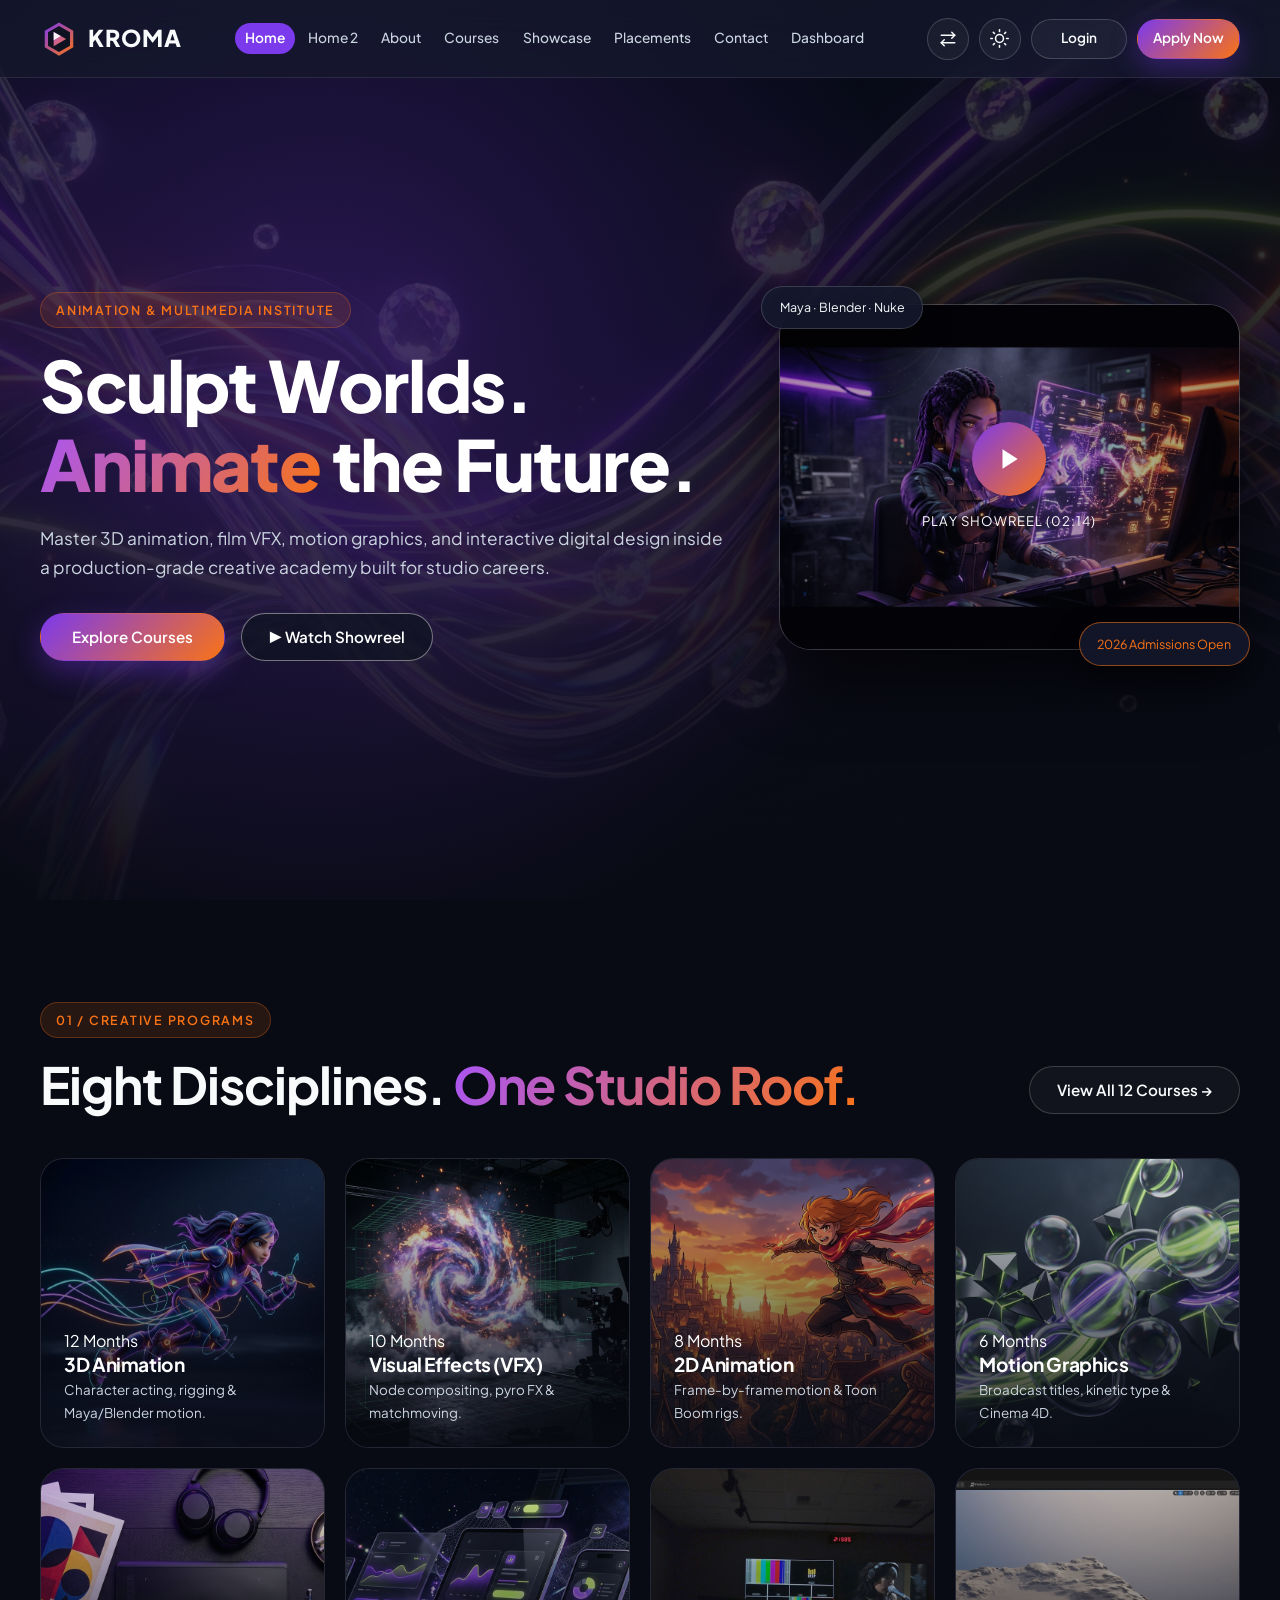
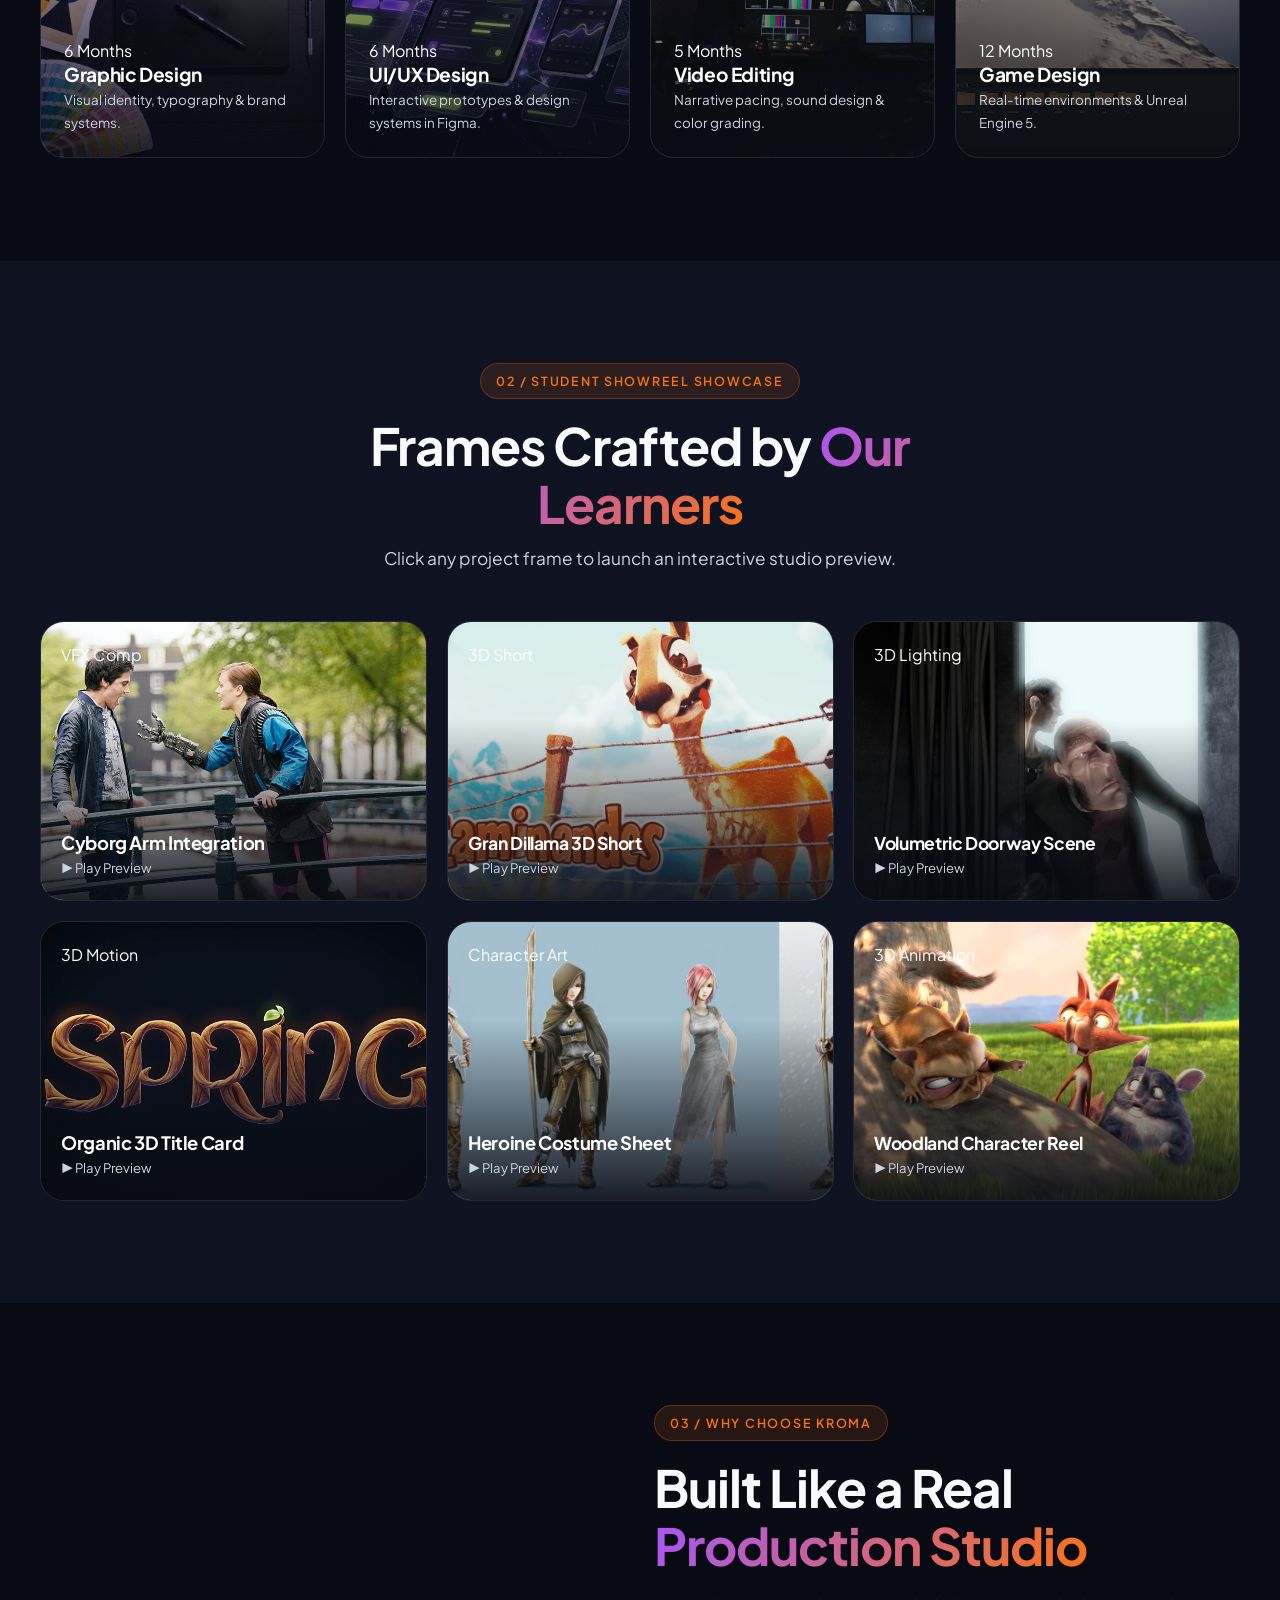
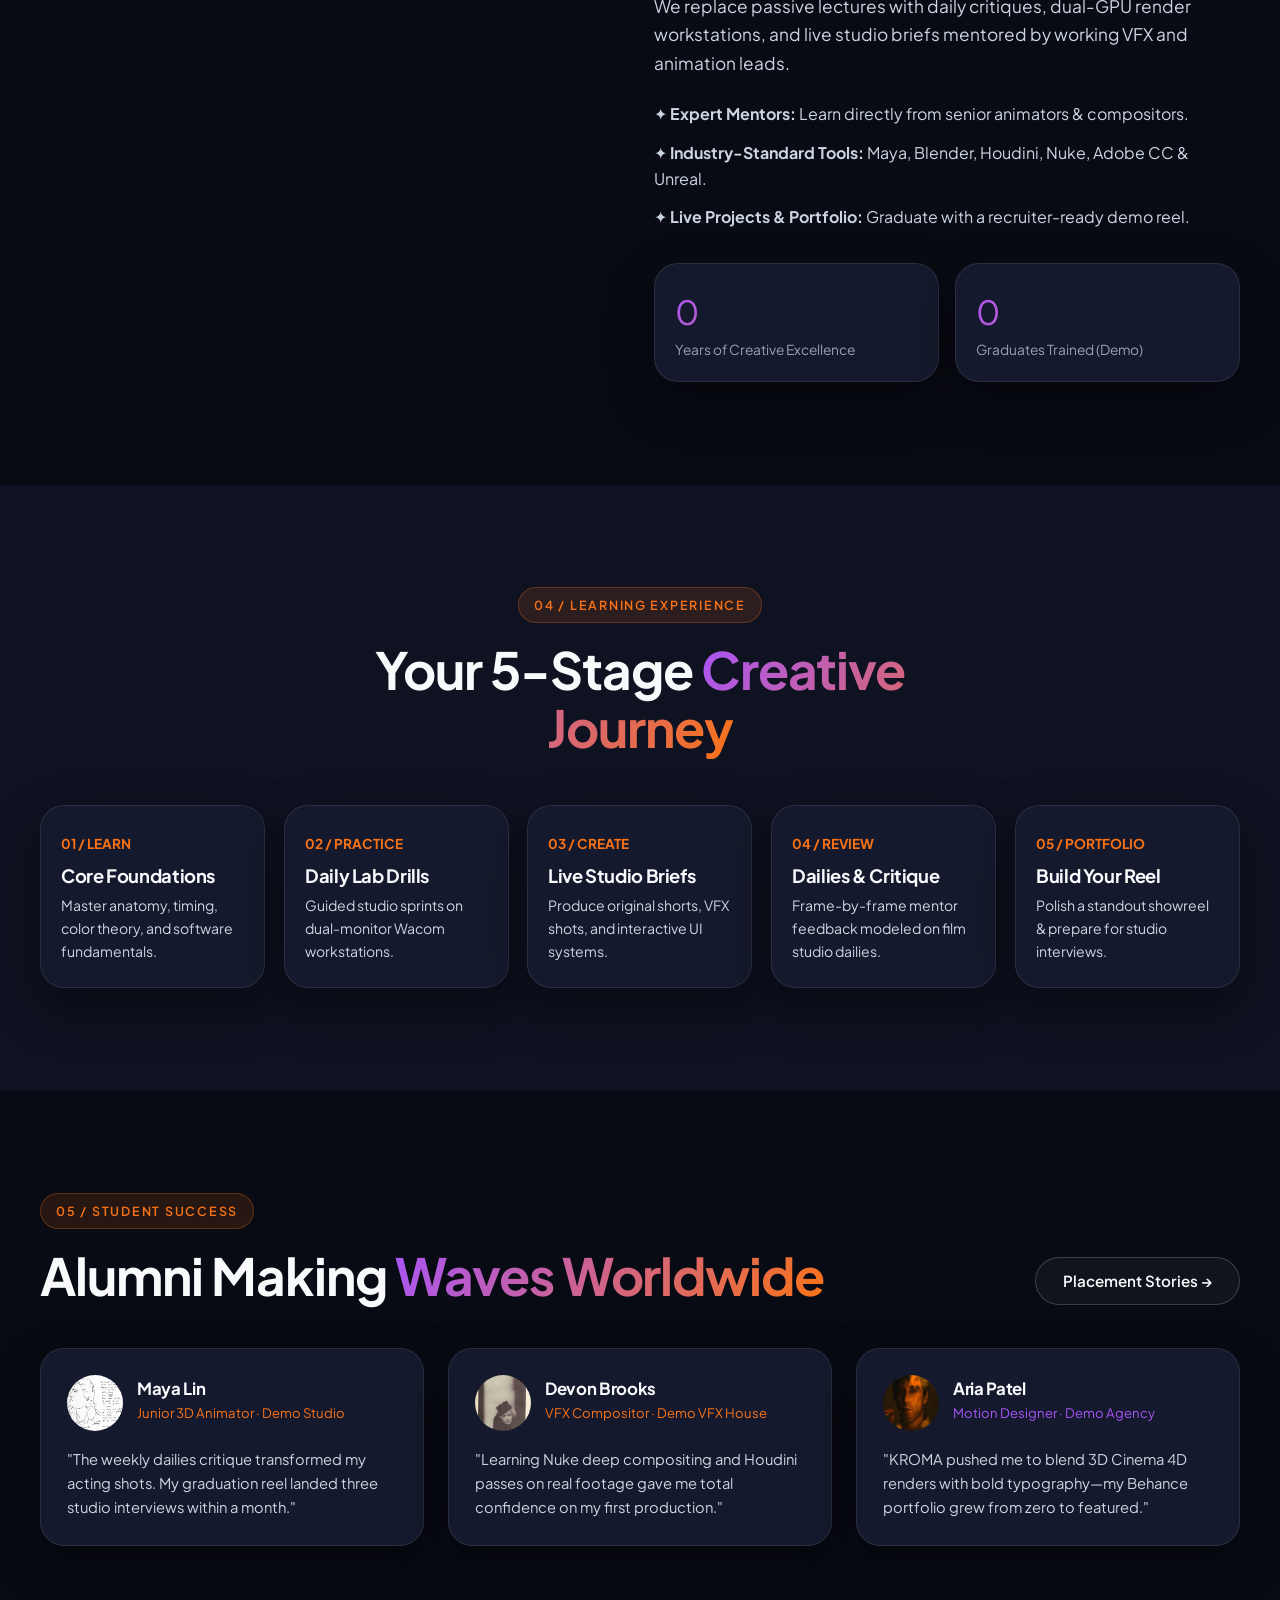
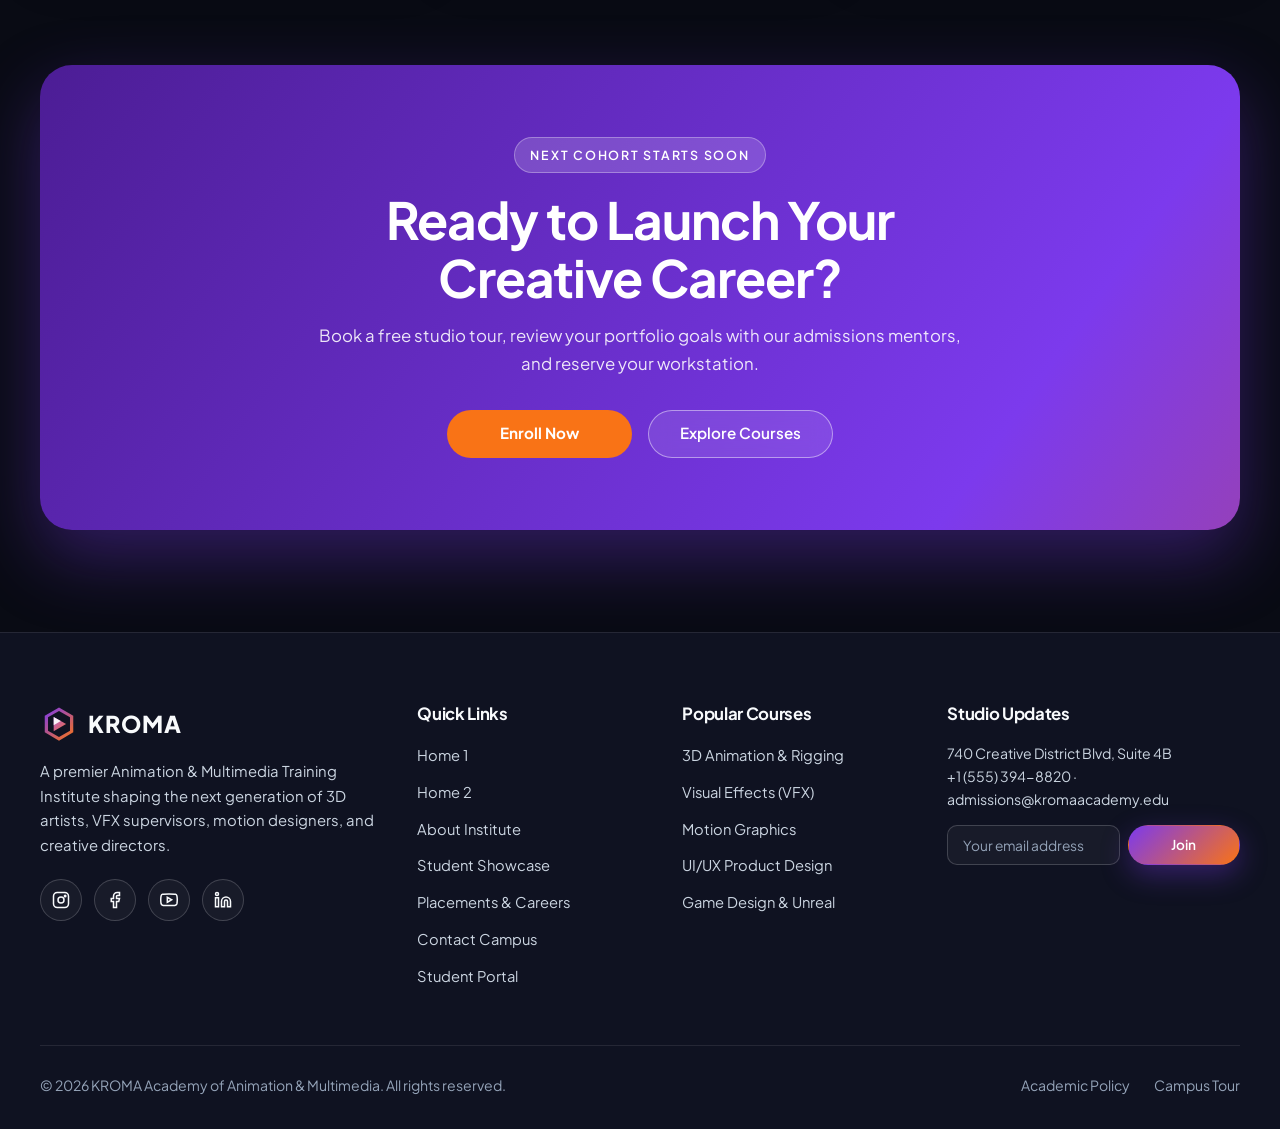
==== index.html @ f1291ee0 "Initial commit: KROMA Academy website" ====
<!DOCTYPE html>
<html lang="en" data-theme="dark">
<head>
  <meta charset="UTF-8">
  <meta name="viewport" content="width=device-width, initial-scale=1.0">
  <title>KROMA Academy | Animation &amp; Multimedia Training Institute</title>
  <link rel="icon" type="image/svg+xml" href="assets/images/logo.svg">
  <script>document.documentElement.setAttribute('data-theme', localStorage.getItem('kroma-theme') || 'dark');</script>
  <link rel="stylesheet" href="css/styles.css">
  <style>
    /* Home 1 Specific Editorial & Bento Styles */
    .h1-hero {
      min-height: 100svh;
      padding-top: calc(var(--header-height) + 3rem);
      padding-bottom: 4.5rem;
      display: flex;
      align-items: center;
      position: relative;
      overflow: hidden;
      background: #090B14;
      color: #F8FAFC;
    }
    .h1-hero-bg {
      position: absolute;
      inset: 0;
      width: 100%;
      height: 100%;
      object-fit: cover;
      opacity: 0.48;
      transform: scale(1.04);
    }
    .h1-hero-overlay {
      position: absolute;
      inset: 0;
      background: radial-gradient(circle at 25% 40%, rgba(124, 58, 237, 0.28), transparent 55%),
                  linear-gradient(180deg, rgba(9, 11, 20, 0.55) 0%, rgba(9, 11, 20, 0.92) 100%);
    }
    .h1-hero-grid {
      position: relative;
      z-index: 2;
      display: grid;
      grid-template-columns: 1.2fr 0.8fr;
      gap: 3rem;
      align-items: center;
    }
    .floating-chip {
      position: absolute;
      padding: 0.65rem 1.1rem;
      border-radius: var(--radius-full);
      background: rgba(21, 25, 45, 0.85);
      border: 1px solid rgba(255, 255, 255, 0.16);
      backdrop-filter: blur(12px);
      font-family: var(--font-mono);
      font-size: 0.78rem;
      color: #F8FAFC;
      box-shadow: 0 12px 30px rgba(0, 0, 0, 0.45);
      z-index: 3;
    }
    .showreel-card {
      position: relative;
      border-radius: var(--radius-xl);
      overflow: hidden;
      border: 1px solid rgba(255, 255, 255, 0.18);
      box-shadow: 0 30px 70px rgba(0, 0, 0, 0.65);
      aspect-ratio: 4/3;
      cursor: pointer;
    }
    .showreel-card img {
      width: 100%;
      height: 100%;
      object-fit: cover;
      transition: transform 0.6s var(--transition-smooth);
    }
    .showreel-card:hover img { transform: scale(1.06); }
    .play-ring {
      width: 74px;
      height: 74px;
      border-radius: 50%;
      background: var(--gradient-brand);
      color: #fff;
      display: inline-flex;
      align-items: center;
      justify-content: center;
      box-shadow: 0 0 0 12px rgba(124, 58, 237, 0.25);
      transition: transform 0.3s ease;
    }
    .showreel-card:hover .play-ring { transform: scale(1.1); }

    /* Section 2: Uniform 4-Column Programs Grid */
    .programs-bento {
      display: grid;
      grid-template-columns: repeat(4, 1fr);
      gap: 1.25rem;
    }
    .prog-card {
      position: relative;
      border-radius: var(--radius-lg);
      overflow: hidden;
      height: 290px;
      border: 1px solid var(--border-subtle);
      display: flex;
      align-items: flex-end;
      padding: 1.45rem;
      background: #0F1221;
    }
    .prog-card img {
      position: absolute;
      inset: 0;
      width: 100%;
      height: 100%;
      object-fit: cover;
      transition: transform 0.6s var(--transition-smooth);
    }
    .prog-card::after {
      content: "";
      position: absolute;
      inset: 0;
      background: linear-gradient(180deg, rgba(9, 11, 20, 0.08) 0%, rgba(9, 11, 20, 0.88) 100%);
    }
    .prog-card:hover img { transform: scale(1.08); }
    .prog-card-content { position: relative; z-index: 2; color: #FFFFFF; }

    /* Section 3: Uniform Showreel Grid */
    .masonry-grid {
      display: grid;
      grid-template-columns: repeat(3, 1fr);
      gap: 1.25rem;
    }
    .reel-tile {
      position: relative;
      border-radius: var(--radius-lg);
      overflow: hidden;
      cursor: pointer;
      height: 280px;
      border: 1px solid var(--border-subtle);
    }
    .reel-tile img {
      width: 100%;
      height: 100%;
      object-fit: cover;
      transition: transform 0.55s var(--transition-smooth);
    }
    .reel-tile:hover img { transform: scale(1.07); }
    .reel-overlay {
      position: absolute;
      inset: 0;
      background: linear-gradient(180deg, transparent 35%, rgba(9, 11, 20, 0.9) 100%);
      display: flex;
      flex-direction: column;
      justify-content: space-between;
      padding: 1.25rem;
      color: #FFFFFF;
    }

    /* Section 4: Split Editorial */
    .split-editorial {
      display: grid;
      grid-template-columns: 1fr 1.05fr;
      gap: 3.5rem;
      align-items: center;
    }
    .stat-pill-grid {
      display: grid;
      grid-template-columns: repeat(2, 1fr);
      gap: 1rem;
      margin-top: 2rem;
    }

    /* Section 5: Horizontal Learning Timeline */
    .timeline-track {
      display: grid;
      grid-template-columns: repeat(5, 1fr);
      gap: 1.15rem;
      position: relative;
    }
    .timeline-step {
      padding: 1.5rem 1.25rem;
      position: relative;
    }
    .step-num {
      font-family: var(--font-mono);
      font-size: 0.85rem;
      font-weight: 700;
      color: var(--brand-lime);
      margin-bottom: 0.65rem;
      display: inline-block;
    }

    /* Section 6: Success Stories */
    .stories-grid {
      display: grid;
      grid-template-columns: repeat(3, 1fr);
      gap: 1.5rem;
    }

    @media (max-width: 1024px) {
      .h1-hero-grid, .split-editorial { grid-template-columns: 1fr; }
      .programs-bento, .timeline-track, .masonry-grid, .stories-grid { grid-template-columns: repeat(2, 1fr); }
    }
    @media (max-width: 1024px) and (min-width: 641px) {
      .stories-grid > :last-child:nth-child(odd),
      .timeline-track > :last-child:nth-child(odd) {
        grid-column: 1 / -1;
        max-width: calc(50% - 0.75rem);
        width: 100%;
        justify-self: center;
      }
    }
    @media (max-width: 640px) {
      .programs-bento, .timeline-track, .masonry-grid, .stories-grid, .stat-pill-grid { grid-template-columns: 1fr; }
      .prog-card, .reel-tile { height: 250px; }
      .floating-chip { display: none; }
    }
  </style>
</head>
<body>
  <div id="site-header"></div>

  <main>
    <!-- SECTION 1: CINEMATIC CREATIVE HERO -->
    <section class="h1-hero" aria-label="Hero">
      <img src="assets/images/hero-home1.jpg" alt="KROMA 3D Animation and Motion Graphics" class="h1-hero-bg">
      <div class="h1-hero-overlay"></div>

      <div class="container h1-hero-grid">
        <div data-reveal="left">
          <span class="eyebrow">Animation &amp; Multimedia Institute</span>
          <h1 class="display-xl" style="color:#FFFFFF;margin-bottom:1.25rem;">
            Sculpt Worlds. <span class="text-gradient">Animate</span> the Future.
          </h1>
          <p class="lead" style="color:#CBD5E1;margin-bottom:2rem;">
            Master 3D animation, film VFX, motion graphics, and interactive digital design inside a production-grade creative academy built for studio careers.
          </p>
          <div style="display:flex;flex-wrap:wrap;gap:1rem;">
            <a href="courses.html" class="btn btn-primary">Explore Courses</a>
            <button type="button" class="btn btn-outline" style="background:rgba(15,18,33,0.72);color:#FFFFFF;border-color:rgba(255,255,255,0.42);" data-showreel-trigger data-title="KROMA 2026 Student Showreel" data-img="assets/images/showreel-hero.jpg" data-desc="A 4K compilation of 3D character acting, Houdini simulations, and Nuke VFX compositing by our graduating cohorts.">
              &#9654; Watch Showreel
            </button>
          </div>
        </div>

        <div style="position:relative;" data-reveal="scale" data-delay="150">
          <div class="floating-chip float-slow" style="top:-18px;left:-18px;">Maya · Blender · Nuke</div>
          <div class="floating-chip float-delayed" style="bottom:-16px;right:-10px;border-color:rgba(249,115,22,0.55);color:#F97316;">2026 Admissions Open</div>
          <div class="showreel-card" data-showreel-trigger data-title="2026 Academy Showreel Preview" data-img="assets/images/showreel-hero.jpg" data-desc="Watch how KROMA students take concepts from storyboard to final Octane &amp; Unreal Engine renders.">
            <img src="assets/images/showreel-hero.jpg" alt="Showreel video preview">
            <div style="position:absolute;inset:0;display:flex;flex-direction:column;align-items:center;justify-content:center;background:rgba(9,11,20,0.35);">
              <span class="play-ring" aria-label="Play Showreel">
                <svg width="26" height="26" viewBox="0 0 24 24" fill="currentColor"><polygon points="6 3 20 12 6 21 6 3"/></svg>
              </span>
              <span style="margin-top:0.85rem;font-family:var(--font-mono);font-size:0.82rem;color:#fff;letter-spacing:0.08em;">PLAY SHOWREEL (02:14)</span>
            </div>
          </div>
        </div>
      </div>
    </section>

    <!-- SECTION 2: CREATIVE PROGRAMS -->
    <section class="section-pad">
      <div class="container">
        <div style="display:flex;justify-content:space-between;align-items:flex-end;flex-wrap:wrap;gap:1.25rem;margin-bottom:2.75rem;" data-reveal="up">
          <div>
            <span class="eyebrow">01 / Creative Programs</span>
            <h2 class="display-lg">Eight Disciplines. <span class="text-gradient">One Studio Roof.</span></h2>
          </div>
          <a href="courses.html" class="btn btn-outline">View All 12 Courses &rarr;</a>
        </div>

        <div class="programs-bento">
          <a href="courses.html" class="prog-card" data-reveal="up" data-tilt>
            <img src="assets/images/prog-3d-anim.jpg" alt="3D Animation">
            <div class="prog-card-content">
              <span class="badge badge-purple" style="margin-bottom:0.45rem;">12 Months</span>
              <h3 style="font-size:1.2rem;color:#fff;">3D Animation</h3>
              <p style="font-size:0.84rem;color:#CBD5E1;margin-top:0.25rem;">Character acting, rigging &amp; Maya/Blender motion.</p>
            </div>
          </a>

          <a href="courses.html" class="prog-card" data-reveal="up" data-delay="60" data-tilt>
            <img src="assets/images/prog-vfx.jpg" alt="Visual Effects VFX">
            <div class="prog-card-content">
              <span class="badge badge-orange" style="margin-bottom:0.45rem;">10 Months</span>
              <h3 style="font-size:1.2rem;color:#fff;">Visual Effects (VFX)</h3>
              <p style="font-size:0.84rem;color:#CBD5E1;margin-top:0.25rem;">Node compositing, pyro FX &amp; matchmoving.</p>
            </div>
          </a>

          <a href="courses.html" class="prog-card" data-reveal="up" data-delay="120" data-tilt>
            <img src="assets/images/prog-2d-anim.jpg" alt="2D Animation">
            <div class="prog-card-content">
              <span class="badge badge-lime" style="margin-bottom:0.45rem;">8 Months</span>
              <h3 style="font-size:1.2rem;color:#fff;">2D Animation</h3>
              <p style="font-size:0.84rem;color:#CBD5E1;margin-top:0.25rem;">Frame-by-frame motion &amp; Toon Boom rigs.</p>
            </div>
          </a>

          <a href="courses.html" class="prog-card" data-reveal="up" data-delay="180" data-tilt>
            <img src="assets/images/prog-motion.jpg" alt="Motion Graphics">
            <div class="prog-card-content">
              <span class="badge badge-purple" style="margin-bottom:0.45rem;">6 Months</span>
              <h3 style="font-size:1.2rem;color:#fff;">Motion Graphics</h3>
              <p style="font-size:0.84rem;color:#CBD5E1;margin-top:0.25rem;">Broadcast titles, kinetic type &amp; Cinema 4D.</p>
            </div>
          </a>

          <a href="courses.html" class="prog-card" data-reveal="up" data-delay="220" data-tilt>
            <img src="assets/images/prog-graphic.jpg" alt="Graphic Design">
            <div class="prog-card-content">
              <span class="badge badge-orange" style="margin-bottom:0.45rem;">6 Months</span>
              <h3 style="font-size:1.2rem;color:#fff;">Graphic Design</h3>
              <p style="font-size:0.84rem;color:#CBD5E1;margin-top:0.25rem;">Visual identity, typography &amp; brand systems.</p>
            </div>
          </a>

          <a href="courses.html" class="prog-card" data-reveal="up" data-delay="260" data-tilt>
            <img src="assets/images/prog-uiux.jpg" alt="UI UX Design">
            <div class="prog-card-content">
              <span class="badge badge-lime" style="margin-bottom:0.45rem;">6 Months</span>
              <h3 style="font-size:1.2rem;color:#fff;">UI/UX Design</h3>
              <p style="font-size:0.84rem;color:#CBD5E1;margin-top:0.25rem;">Interactive prototypes &amp; design systems in Figma.</p>
            </div>
          </a>

          <a href="courses.html" class="prog-card" data-reveal="up" data-delay="300" data-tilt>
            <img src="assets/images/prog-editing.jpg" alt="Video Editing">
            <div class="prog-card-content">
              <span class="badge badge-purple" style="margin-bottom:0.45rem;">5 Months</span>
              <h3 style="font-size:1.2rem;color:#fff;">Video Editing</h3>
              <p style="font-size:0.84rem;color:#CBD5E1;margin-top:0.25rem;">Narrative pacing, sound design &amp; color grading.</p>
            </div>
          </a>

          <a href="courses.html" class="prog-card" data-reveal="up" data-delay="340" data-tilt>
            <img src="assets/images/prog-game.jpg" alt="Game Design">
            <div class="prog-card-content">
              <span class="badge badge-orange" style="margin-bottom:0.45rem;">12 Months</span>
              <h3 style="font-size:1.2rem;color:#fff;">Game Design</h3>
              <p style="font-size:0.84rem;color:#CBD5E1;margin-top:0.25rem;">Real-time environments &amp; Unreal Engine 5.</p>
            </div>
          </a>
        </div>
      </div>
    </section>

    <!-- SECTION 3: STUDENT SHOWREEL SHOWCASE -->
    <section class="section-pad section-alt">
      <div class="container">
        <div style="text-align:center;max-width:680px;margin:0 auto 3rem;" data-reveal="up">
          <span class="eyebrow">02 / Student Showreel Showcase</span>
          <h2 class="display-lg">Frames Crafted by <span class="text-gradient">Our Learners</span></h2>
          <p class="lead" style="margin:0.75rem auto 0;">Click any project frame to launch an interactive studio preview.</p>
        </div>

        <div class="masonry-grid">
          <article class="reel-tile" data-reveal="mask" data-showreel-trigger data-title="Cyborg Arm Integration" data-img="assets/images/reels/reel_1.jpg" data-desc="Live-action plate tracking and CG mechanical arm compositing in Nuke &amp; Blender.">
            <img src="assets/images/reels/reel_1.jpg" alt="VFX Cyborg Arm Compositing Reel">
            <div class="reel-overlay">
              <span class="badge badge-purple" style="align-self:flex-start;">VFX Comp</span>
              <div>
                <h3 style="font-size:1.15rem;color:#fff;">Cyborg Arm Integration</h3>
                <span style="font-size:0.82rem;color:#CBD5E1;">&#9654; Play Preview</span>
              </div>
            </div>
          </article>
          <article class="reel-tile" data-reveal="up" data-delay="60" data-showreel-trigger data-title="Gran Dillama 3D Short" data-img="assets/images/reels/reel_2.jpg" data-desc="Stylized 3D character acting and cartoon squash-and-stretch animation.">
            <img src="assets/images/reels/reel_2.jpg" alt="3D Cartoon Character Short">
            <div class="reel-overlay">
              <span class="badge badge-orange" style="align-self:flex-start;">3D Short</span>
              <div>
                <h3 style="font-size:1.1rem;color:#fff;">Gran Dillama 3D Short</h3>
                <span style="font-size:0.82rem;color:#CBD5E1;">&#9654; Play Preview</span>
              </div>
            </div>
          </article>
          <article class="reel-tile" data-reveal="up" data-delay="120" data-showreel-trigger data-title="Volumetric Doorway Lighting" data-img="assets/images/reels/reel_3.jpg" data-desc="Dramatic 3D character lighting, rim haze, and facial expression study.">
            <img src="assets/images/reels/reel_3.jpg" alt="3D Character Lighting Reel">
            <div class="reel-overlay">
              <span class="badge badge-purple" style="align-self:flex-start;">3D Lighting</span>
              <div>
                <h3 style="font-size:1.1rem;color:#fff;">Volumetric Doorway Scene</h3>
                <span style="font-size:0.82rem;color:#CBD5E1;">&#9654; Play Preview</span>
              </div>
            </div>
          </article>
          <article class="reel-tile" data-reveal="mask" data-delay="180" data-showreel-trigger data-title="Organic 3D Title Card" data-img="assets/images/reels/reel_4.jpg" data-desc="Sculpted 3D typography, subsurface shaders, and title motion reveal.">
            <img src="assets/images/reels/reel_4.jpg" alt="3D Title Motion Reel">
            <div class="reel-overlay">
              <span class="badge badge-orange" style="align-self:flex-start;">3D Motion</span>
              <div>
                <h3 style="font-size:1.15rem;color:#fff;">Organic 3D Title Card</h3>
                <span style="font-size:0.82rem;color:#CBD5E1;">&#9654; Play Preview</span>
              </div>
            </div>
          </article>
          <article class="reel-tile" data-reveal="up" data-delay="240" data-showreel-trigger data-title="Heroine Costume Turnaround" data-img="assets/images/reels/reel_5.jpg" data-desc="Production character concept art, silhouette, and costume variation sheet.">
            <img src="assets/images/reels/reel_5.jpg" alt="Character Concept Art Sheet">
            <div class="reel-overlay">
              <span class="badge badge-purple" style="align-self:flex-start;">Character Art</span>
              <div>
                <h3 style="font-size:1.15rem;color:#fff;">Heroine Costume Sheet</h3>
                <span style="font-size:0.82rem;color:#CBD5E1;">&#9654; Play Preview</span>
              </div>
            </div>
          </article>
          <article class="reel-tile" data-reveal="up" data-delay="300" data-showreel-trigger data-title="Woodland Character Acting" data-img="assets/images/reels/reel_6.jpg" data-desc="3D fur grooming, environment grass shaders, and multi-character staging.">
            <img src="assets/images/reels/reel_6.jpg" alt="3D Fur & Character Animation Reel">
            <div class="reel-overlay">
              <span class="badge badge-orange" style="align-self:flex-start;">3D Animation</span>
              <div>
                <h3 style="font-size:1.1rem;color:#fff;">Woodland Character Reel</h3>
                <span style="font-size:0.82rem;color:#CBD5E1;">&#9654; Play Preview</span>
              </div>
            </div>
          </article>
        </div>
      </div>
    </section>

    <!-- SECTION 4: WHY CHOOSE OUR ACADEMY -->
    <section class="section-pad">
      <div class="container split-editorial">
        <div data-reveal="right">
          <div class="glass-card" style="overflow:hidden;padding:0.75rem;">
            <img src="assets/images/gallery/img_025.jpg" alt="KROMA Academy Studio Training" style="width:100%;height:440px;object-fit:cover;border-radius:var(--radius-md);">
          </div>
        </div>

        <div data-reveal="left">
          <span class="eyebrow">03 / Why Choose KROMA</span>
          <h2 class="display-lg" style="margin-bottom:1.1rem;">Built Like a Real <span class="text-gradient">Production Studio</span></h2>
          <p class="lead" style="margin-bottom:1.5rem;">
            We replace passive lectures with daily critiques, dual-GPU render workstations, and live studio briefs mentored by working VFX and animation leads.
          </p>
          <ul style="display:grid;gap:0.75rem;color:var(--text-secondary);">
            <li>&#10022; <strong>Expert Mentors:</strong> Learn directly from senior animators &amp; compositors.</li>
            <li>&#10022; <strong>Industry-Standard Tools:</strong> Maya, Blender, Houdini, Nuke, Adobe CC &amp; Unreal.</li>
            <li>&#10022; <strong>Live Projects &amp; Portfolio:</strong> Graduate with a recruiter-ready demo reel.</li>
          </ul>

          <div class="stat-pill-grid">
            <div class="glass-card" style="padding:1.25rem;">
              <div class="display-md text-gradient" data-counter="14" data-suffix="+">0</div>
              <div style="font-size:0.86rem;color:var(--text-muted);">Years of Creative Excellence</div>
            </div>
            <div class="glass-card" style="padding:1.25rem;">
              <div class="display-md text-gradient" data-counter="3200" data-suffix="+">0</div>
              <div style="font-size:0.86rem;color:var(--text-muted);">Graduates Trained (Demo)</div>
            </div>
          </div>
        </div>
      </div>
    </section>

    <!-- SECTION 5: LEARNING EXPERIENCE -->
    <section class="section-pad section-alt">
      <div class="container">
        <div style="text-align:center;max-width:660px;margin:0 auto 3rem;" data-reveal="up">
          <span class="eyebrow">04 / Learning Experience</span>
          <h2 class="display-lg">Your 5-Stage <span class="text-gradient">Creative Journey</span></h2>
        </div>

        <div class="timeline-track">
          <div class="glass-card timeline-step" data-reveal="up" data-delay="0">
            <span class="step-num">01 / LEARN</span>
            <h3 style="font-size:1.15rem;margin-bottom:0.45rem;">Core Foundations</h3>
            <p style="font-size:0.88rem;color:var(--text-secondary);">Master anatomy, timing, color theory, and software fundamentals.</p>
          </div>
          <div class="glass-card timeline-step" data-reveal="up" data-delay="90">
            <span class="step-num">02 / PRACTICE</span>
            <h3 style="font-size:1.15rem;margin-bottom:0.45rem;">Daily Lab Drills</h3>
            <p style="font-size:0.88rem;color:var(--text-secondary);">Guided studio sprints on dual-monitor Wacom workstations.</p>
          </div>
          <div class="glass-card timeline-step" data-reveal="up" data-delay="180">
            <span class="step-num">03 / CREATE</span>
            <h3 style="font-size:1.15rem;margin-bottom:0.45rem;">Live Studio Briefs</h3>
            <p style="font-size:0.88rem;color:var(--text-secondary);">Produce original shorts, VFX shots, and interactive UI systems.</p>
          </div>
          <div class="glass-card timeline-step" data-reveal="up" data-delay="270">
            <span class="step-num">04 / REVIEW</span>
            <h3 style="font-size:1.15rem;margin-bottom:0.45rem;">Dailies &amp; Critique</h3>
            <p style="font-size:0.88rem;color:var(--text-secondary);">Frame-by-frame mentor feedback modeled on film studio dailies.</p>
          </div>
          <div class="glass-card timeline-step" data-reveal="up" data-delay="360">
            <span class="step-num">05 / PORTFOLIO</span>
            <h3 style="font-size:1.15rem;margin-bottom:0.45rem;">Build Your Reel</h3>
            <p style="font-size:0.88rem;color:var(--text-secondary);">Polish a standout showreel &amp; prepare for studio interviews.</p>
          </div>
        </div>
      </div>
    </section>

    <!-- SECTION 6: STUDENT SUCCESS STORIES -->
    <section class="section-pad">
      <div class="container">
        <div style="display:flex;justify-content:space-between;align-items:flex-end;flex-wrap:wrap;gap:1rem;margin-bottom:2.75rem;" data-reveal="up">
          <div>
            <span class="eyebrow">05 / Student Success</span>
            <h2 class="display-lg">Alumni Making <span class="text-gradient">Waves Worldwide</span></h2>
          </div>
          <a href="placements.html" class="btn btn-outline">Placement Stories &rarr;</a>
        </div>

        <div class="stories-grid">
          <article class="glass-card" style="padding:1.6rem;" data-reveal="scale" data-delay="0">
            <div style="display:flex;align-items:center;gap:0.9rem;margin-bottom:1rem;">
              <img src="assets/images/gallery/img_109.jpg" alt="Maya Lin" style="width:56px;height:56px;border-radius:50%;object-fit:cover;">
              <div>
                <h3 style="font-size:1.05rem;">Maya Lin</h3>
                <span style="font-size:0.82rem;color:var(--brand-orange);">Junior 3D Animator · Demo Studio</span>
              </div>
            </div>
            <p style="font-size:0.92rem;color:var(--text-secondary);">"The weekly dailies critique transformed my acting shots. My graduation reel landed three studio interviews within a month."</p>
          </article>

          <article class="glass-card" style="padding:1.6rem;" data-reveal="scale" data-delay="100">
            <div style="display:flex;align-items:center;gap:0.9rem;margin-bottom:1rem;">
              <img src="assets/images/gallery/img_110.jpg" alt="Devon Brooks" style="width:56px;height:56px;border-radius:50%;object-fit:cover;">
              <div>
                <h3 style="font-size:1.05rem;">Devon Brooks</h3>
                <span style="font-size:0.82rem;color:var(--brand-lime);">VFX Compositor · Demo VFX House</span>
              </div>
            </div>
            <p style="font-size:0.92rem;color:var(--text-secondary);">"Learning Nuke deep compositing and Houdini passes on real footage gave me total confidence on my first production."</p>
          </article>

          <article class="glass-card" style="padding:1.6rem;" data-reveal="scale" data-delay="200">
            <div style="display:flex;align-items:center;gap:0.9rem;margin-bottom:1rem;">
              <img src="assets/images/gallery/img_111.jpg" alt="Aria Patel" style="width:56px;height:56px;border-radius:50%;object-fit:cover;">
              <div>
                <h3 style="font-size:1.05rem;">Aria Patel</h3>
                <span style="font-size:0.82rem;color:var(--brand-purple-light);">Motion Designer · Demo Agency</span>
              </div>
            </div>
            <p style="font-size:0.92rem;color:var(--text-secondary);">"KROMA pushed me to blend 3D Cinema 4D renders with bold typography—my Behance portfolio grew from zero to featured."</p>
          </article>
        </div>
      </div>
    </section>

    <!-- SECTION 7: FINAL CTA -->
    <section class="section-pad" style="padding-top:1rem;">
      <div class="container">
        <div class="animated-gradient-bg" data-reveal="up" style="border-radius:var(--radius-xl);padding:clamp(2.5rem,6vw,4.5rem);text-align:center;background-image:linear-gradient(125deg, #4C1D95 0%, #7C3AED 40%, #EA580C 85%, #F97316 100%);color:#FFFFFF;box-shadow:0 28px 70px rgba(124,58,237,0.35);">
          <span class="eyebrow" style="background:rgba(255,255,255,0.16);color:#FFFFFF;border-color:rgba(255,255,255,0.3);">Next Cohort Starts Soon</span>
          <h2 class="display-lg" style="color:#FFFFFF;max-width:18ch;margin:0 auto 1rem;">Ready to Launch Your Creative Career?</h2>
          <p style="color:rgba(255,255,255,0.88);max-width:54ch;margin:0 auto 2rem;font-size:1.05rem;">
            Book a free studio tour, review your portfolio goals with our admissions mentors, and reserve your workstation.
          </p>
          <div style="display:flex;justify-content:center;flex-wrap:wrap;gap:1rem;">
            <a href="signup.html" class="btn btn-lime">Enroll Now</a>
            <a href="courses.html" class="btn btn-outline" style="color:#FFFFFF;border-color:rgba(255,255,255,0.45);background:rgba(255,255,255,0.1);">Explore Courses</a>
          </div>
        </div>
      </div>
    </section>
  </main>

  <div id="site-footer"></div>

  <script src="js/layout.js"></script>
  <script>
    window.KromaLayout.bootstrapPublicPage('home');
  </script>
</body>
</html>
---- css/styles.css ----
/* ==========================================================================
   KROMA ACADEMY - Premium Animation & Multimedia Training Institute
   Design System, Dual Theme (Dark/Light), Animations & Responsive Grid
   ========================================================================== */

@import url('https://fonts.googleapis.com/css2?family=Plus+Jakarta+Sans:wght@400;500;600;700;800&display=swap');

:root {
  /* Dark Mode (Default Signature Studio Aesthetic) */
  --bg-primary: #090B14;
  --bg-secondary: #0F1221;
  --bg-elevated: #15192D;
  --bg-glass: rgba(21, 25, 45, 0.72);
  --bg-glass-strong: rgba(15, 18, 33, 0.9);
  --bg-soft: rgba(255, 255, 255, 0.04);

  --text-primary: #F8FAFC;
  --text-secondary: #CBD5E1;
  --text-muted: #94A3B8;
  --text-inverse: #090B14;

  --brand-purple: #7C3AED;
  --brand-purple-light: #A855F7;
  --brand-orange: #F97316;
  --brand-lime: #F97316;
  --brand-lavender: #DDD6FE;

  --border-subtle: rgba(255, 255, 255, 0.09);
  --border-strong: rgba(255, 255, 255, 0.18);
  --shadow-card: 0 20px 50px rgba(0, 0, 0, 0.45);
  --shadow-glow: 0 0 40px rgba(124, 58, 237, 0.25);

  --gradient-brand: linear-gradient(135deg, #7C3AED 0%, #F97316 100%);
  --gradient-text: linear-gradient(120deg, #A855F7 0%, #F97316 100%);
  --gradient-mesh: radial-gradient(circle at 15% 20%, rgba(124, 58, 237, 0.22), transparent 48%),
                   radial-gradient(circle at 85% 35%, rgba(249, 115, 22, 0.18), transparent 48%);

  --font-display: 'Plus Jakarta Sans', sans-serif;
  --font-body: 'Plus Jakarta Sans', sans-serif;
  --font-mono: 'Plus Jakarta Sans', sans-serif;

  --radius-sm: 10px;
  --radius-md: 16px;
  --radius-lg: 24px;
  --radius-xl: 32px;
  --radius-full: 9999px;

  --header-height: 78px;
  --container-max: 1320px;
  --transition-smooth: cubic-bezier(0.22, 1, 0.36, 1);
}

[data-theme="light"] {
  /* Light Mode (Editorial Gallery Aesthetic - High Contrast) */
  --bg-primary: #F8FAFC;
  --bg-secondary: #FFFFFF;
  --bg-elevated: #FFFFFF;
  --bg-glass: rgba(255, 255, 255, 0.85);
  --bg-glass-strong: rgba(255, 255, 255, 0.96);
  --bg-soft: #F1F5F9;

  --text-primary: #0F172A;
  --text-secondary: #334155;
  --text-muted: #64748B;
  --text-inverse: #FFFFFF;

  --brand-purple: #6D28D9;
  --brand-purple-light: #7C3AED;
  --brand-orange: #EA580C;
  --brand-lime: #EA580C;
  --brand-lavender: #EDE9FE;

  --border-subtle: rgba(15, 23, 42, 0.09);
  --border-strong: rgba(15, 23, 42, 0.18);
  --shadow-card: 0 18px 45px rgba(15, 23, 42, 0.08);
  --shadow-glow: 0 12px 35px rgba(109, 40, 217, 0.16);

  --gradient-text: linear-gradient(120deg, #6D28D9 0%, #EA580C 100%);
  --gradient-mesh: radial-gradient(circle at 15% 20%, rgba(109, 40, 217, 0.10), transparent 48%),
                   radial-gradient(circle at 85% 35%, rgba(234, 88, 12, 0.09), transparent 48%);
}

/* Reset & Base */
*, *::before, *::after {
  box-sizing: border-box;
  margin: 0;
  padding: 0;
}

html {
  scroll-behavior: smooth;
  overflow-x: hidden;
  font-size: 16px;
}

body {
  font-family: var(--font-body);
  background-color: var(--bg-primary);
  color: var(--text-primary);
  line-height: 1.65;
  overflow-x: hidden;
  transition: background-color 0.35s ease, color 0.35s ease;
  -webkit-font-smoothing: antialiased;
}

img, video, svg {
  display: block;
  max-width: 100%;
}

a {
  color: inherit;
  text-decoration: none;
}

button, input, select, textarea {
  font-family: inherit;
  color: inherit;
}

ul, ol {
  list-style: none;
}

/* Container & Layout */
.container {
  width: 100%;
  max-width: var(--container-max);
  margin-inline: auto;
  padding-inline: clamp(1rem, 4vw, 2.5rem);
}

.section-pad {
  padding-block: clamp(4.5rem, 8vw, 7.5rem);
  position: relative;
}

.section-alt {
  background-color: var(--bg-secondary);
}

/* Typography */
h1, h2, h3, h4, .font-display {
  font-family: var(--font-display);
  font-weight: 700;
  line-height: 1.12;
  letter-spacing: -0.02em;
  color: var(--text-primary);
}

.display-xl {
  font-size: clamp(2.35rem, 5.5vw, 4.75rem);
  font-weight: 800;
}

.display-lg {
  font-size: clamp(2rem, 4vw, 3.35rem);
}

.display-md {
  font-size: clamp(1.5rem, 2.6vw, 2.25rem);
}

.text-gradient {
  background: var(--gradient-text);
  -webkit-background-clip: text;
  background-clip: text;
  color: transparent;
}

.eyebrow {
  display: inline-flex;
  align-items: center;
  gap: 0.5rem;
  font-family: var(--font-mono);
  font-size: 0.78rem;
  font-weight: 600;
  text-transform: uppercase;
  letter-spacing: 0.14em;
  color: var(--brand-orange);
  padding: 0.42rem 0.95rem;
  border-radius: var(--radius-full);
  background: rgba(249, 115, 22, 0.12);
  border: 1px solid rgba(249, 115, 22, 0.28);
  margin-bottom: 1.15rem;
}

[data-theme="light"] .eyebrow {
  background: rgba(234, 88, 12, 0.1);
  border-color: rgba(234, 88, 12, 0.25);
}

.lead {
  font-size: clamp(1rem, 1.35vw, 1.18rem);
  color: var(--text-secondary);
  max-width: 62ch;
}

/* Buttons */
.btn {
  display: inline-flex;
  align-items: center;
  justify-content: center;
  gap: 0.6rem;
  min-height: 48px;
  min-width: 185px;
  padding: 0.78rem 1.65rem;
  border-radius: var(--radius-full);
  font-weight: 600;
  font-size: 0.95rem;
  line-height: 1.2;
  text-align: center;
  cursor: pointer;
  border: 1px solid transparent;
  transition: transform 0.28s var(--transition-smooth), box-shadow 0.28s ease, background 0.28s ease, border-color 0.28s ease;
  position: relative;
  overflow: hidden;
  white-space: nowrap;
}

.btn-primary {
  background: var(--gradient-brand);
  color: #FFFFFF;
  box-shadow: 0 10px 28px rgba(124, 58, 237, 0.35);
}

.btn-primary:hover {
  transform: translateY(-2px);
  box-shadow: 0 16px 36px rgba(249, 115, 22, 0.38);
}

.btn-outline {
  background: var(--bg-soft);
  color: var(--text-primary);
  border-color: var(--border-strong);
  backdrop-filter: blur(10px);
}

.btn-outline:hover {
  border-color: var(--brand-purple-light);
  background: rgba(124, 58, 237, 0.12);
  transform: translateY(-2px);
}

.btn-lime {
  background: var(--brand-orange);
  color: #FFFFFF;
  font-weight: 700;
}

.btn-lime:hover {
  transform: translateY(-2px);
  box-shadow: 0 12px 28px rgba(249, 115, 22, 0.38);
}

.btn-sm {
  min-height: 40px;
  min-width: 112px;
  padding: 0.55rem 1.15rem;
  font-size: 0.85rem;
}

/* ==========================================================================
   HEADER & STICKY NAVIGATION
   ========================================================================== */
.site-header {
  position: fixed;
  top: 0;
  left: 0;
  width: 100%;
  height: var(--header-height);
  z-index: 1000;
  background: var(--bg-glass);
  backdrop-filter: blur(18px);
  -webkit-backdrop-filter: blur(18px);
  border-bottom: 1px solid var(--border-subtle);
  transition: background 0.3s ease, box-shadow 0.3s ease;
}

.site-header.scrolled {
  background: var(--bg-glass-strong);
  box-shadow: var(--shadow-card);
}

.header-inner {
  height: 100%;
  display: flex;
  align-items: center;
  justify-content: space-between;
  gap: 1rem;
}

.brand-logo {
  display: inline-flex;
  align-items: center;
  gap: 0.65rem;
  font-family: var(--font-display);
  font-weight: 800;
  font-size: 1.45rem;
  letter-spacing: 0.04em;
  color: var(--text-primary);
  flex-shrink: 0;
}

.brand-logo svg,
.brand-logo img {
  width: 38px;
  height: 38px;
  flex-shrink: 0;
}

.nav-links {
  display: flex;
  align-items: center;
  gap: 0.25rem;
}

.nav-link {
  display: inline-flex;
  align-items: center;
  white-space: nowrap;
  flex-shrink: 0;
  padding: 0.5rem 0.8rem;
  border-radius: var(--radius-full);
  font-size: 0.9rem;
  font-weight: 500;
  line-height: 1.2;
  color: var(--text-secondary);
  transition: color 0.25s ease, background 0.25s ease;
}

.nav-link:hover {
  color: var(--text-primary);
  background: var(--bg-soft);
}

.nav-link.active {
  color: #FFFFFF;
  background: var(--brand-purple);
  font-weight: 600;
}

.header-actions {
  display: flex;
  align-items: center;
  gap: 0.65rem;
}

.header-desktop-toggles,
.header-cta-group {
  display: flex;
  align-items: center;
  gap: 0.6rem;
}

.mobile-drawer-controls {
  display: flex;
  flex-direction: column;
  gap: 0.85rem;
  margin-top: 0.75rem;
  padding-top: 0.85rem;
  border-top: 1px solid var(--border-subtle);
}

.mobile-drawer-toggles {
  display: flex;
  align-items: center;
  gap: 0.65rem;
}

.mobile-drawer-ctas {
  display: flex;
  align-items: center;
  gap: 0.75rem;
}

.theme-toggle {
  width: 42px;
  height: 42px;
  border-radius: var(--radius-full);
  border: 1px solid var(--border-strong);
  background: var(--bg-soft);
  color: var(--text-primary);
  display: inline-flex;
  align-items: center;
  justify-content: center;
  cursor: pointer;
  transition: transform 0.25s ease, border-color 0.25s ease, background 0.25s ease;
}

.theme-toggle:hover {
  border-color: var(--brand-orange);
  transform: rotate(15deg);
}

.dir-toggle:hover {
  transform: scale(1.06);
}

.dir-toggle.is-rtl {
  border-color: var(--brand-purple-light);
  background: rgba(124, 58, 237, 0.16);
  color: var(--brand-orange);
}

[dir="rtl"] .footer-links a:hover {
  transform: translateX(-4px);
}

[dir="rtl"] .back-to-top {
  right: auto;
  left: 1.5rem;
}

.mobile-menu-btn {
  display: none;
  width: 42px;
  height: 42px;
  border-radius: var(--radius-sm);
  border: 1px solid var(--border-strong);
  background: var(--bg-soft);
  color: var(--text-primary);
  align-items: center;
  justify-content: center;
  cursor: pointer;
}

.mobile-drawer {
  position: fixed;
  top: var(--header-height);
  left: 0;
  width: 100%;
  background: var(--bg-glass-strong);
  backdrop-filter: blur(22px);
  border-bottom: 1px solid var(--border-strong);
  padding: 1.5rem;
  display: flex;
  flex-direction: column;
  gap: 0.5rem;
  transform: translateY(-120%);
  opacity: 0;
  pointer-events: none;
  transition: transform 0.35s var(--transition-smooth), opacity 0.3s ease;
  z-index: 999;
}

.mobile-drawer.open {
  transform: translateY(0);
  opacity: 1;
  pointer-events: auto;
}

.mobile-drawer .nav-link {
  padding: 0.8rem 1rem;
  font-size: 1rem;
}

/* ==========================================================================
   CARDS & GLASSMORPHISM
   ========================================================================== */
.glass-card {
  background: var(--bg-elevated);
  border: 1px solid var(--border-subtle);
  border-radius: var(--radius-lg);
  box-shadow: var(--shadow-card);
  transition: transform 0.35s var(--transition-smooth), border-color 0.35s ease, box-shadow 0.35s ease;
}

.glass-card:hover {
  border-color: rgba(124, 58, 237, 0.45);
  box-shadow: var(--shadow-glow);
}

/* ==========================================================================
   FORMS & INPUTS (Light & Dark Contrast Safe)
   ========================================================================== */
.form-group {
  display: flex;
  flex-direction: column;
  gap: 0.45rem;
  margin-bottom: 1.1rem;
}

.form-label {
  font-size: 0.88rem;
  font-weight: 600;
  color: var(--text-primary);
}

.form-control {
  width: 100%;
  padding: 0.85rem 1.05rem;
  border-radius: var(--radius-sm);
  border: 1px solid var(--border-strong);
  background: var(--bg-soft);
  color: var(--text-primary);
  font-size: 0.95rem;
  outline: none;
  transition: border-color 0.25s ease, box-shadow 0.25s ease, background 0.25s ease;
}

[data-theme="light"] .form-control {
  background: #F8FAFC;
}

.form-control::placeholder {
  color: var(--text-muted);
}

.form-control:focus {
  border-color: var(--brand-purple-light);
  box-shadow: 0 0 0 3px rgba(124, 58, 237, 0.2);
}

.form-control option {
  background: var(--bg-elevated);
  color: var(--text-primary);
}

.form-error {
  font-size: 0.8rem;
  color: #EF4444;
  min-height: 1.1em;
}

.form-toast {
  padding: 0.9rem 1.15rem;
  border-radius: var(--radius-sm);
  font-size: 0.9rem;
  font-weight: 500;
  margin-top: 1rem;
  display: none;
}

.form-toast.success {
  display: block;
  background: rgba(249, 115, 22, 0.14);
  border: 1px solid rgba(249, 115, 22, 0.45);
  color: var(--text-primary);
}

.form-toast.error {
  display: block;
  background: rgba(239, 68, 68, 0.14);
  border: 1px solid rgba(239, 68, 68, 0.45);
  color: var(--text-primary);
}

/* ==========================================================================
   ANIMATIONS & REVEAL SYSTEM
   ========================================================================== */
html.js-reveal [data-reveal] {
  opacity: 0;
  transition: opacity 0.75s var(--transition-smooth), transform 0.75s var(--transition-smooth), clip-path 0.85s var(--transition-smooth);
  will-change: opacity, transform;
}

html.js-reveal [data-reveal="up"] { transform: translateY(38px); }
html.js-reveal [data-reveal="down"] { transform: translateY(-38px); }
html.js-reveal [data-reveal="left"] { transform: translateX(-48px); }
html.js-reveal [data-reveal="right"] { transform: translateX(48px); }
html.js-reveal [data-reveal="scale"] { transform: scale(0.9); }
html.js-reveal [data-reveal="mask"] { clip-path: inset(0 100% 0 0); transform: scale(1.03); }

html.js-reveal [data-reveal="mask"].revealed {
  clip-path: inset(0 0 0 0);
}

html.js-reveal [data-reveal].revealed {
  opacity: 1;
  transform: none;
}

@keyframes floatSlow {
  0%, 100% { transform: translateY(0px) rotate(0deg); }
  50% { transform: translateY(-16px) rotate(3deg); }
}

@keyframes pulseGlow {
  0%, 100% { opacity: 0.55; transform: scale(1); }
  50% { opacity: 0.95; transform: scale(1.06); }
}

@keyframes gradientShift {
  0% { background-position: 0% 50%; }
  50% { background-position: 100% 50%; }
  100% { background-position: 0% 50%; }
}

.float-slow {
  animation: floatSlow 6s ease-in-out infinite;
}

.float-delayed {
  animation: floatSlow 7.5s ease-in-out 1.5s infinite;
}

.animated-gradient-bg {
  background-size: 200% 200%;
  animation: gradientShift 10s ease infinite;
}

@media (prefers-reduced-motion: reduce) {
  [data-reveal] {
    opacity: 1 !important;
    transform: none !important;
    clip-path: none !important;
    transition: none !important;
  }
  .float-slow, .float-delayed, .animated-gradient-bg {
    animation: none !important;
  }
}

/* ==========================================================================
   FOOTER & BACK TO TOP
   ========================================================================== */
.site-footer {
  background: var(--bg-secondary);
  border-top: 1px solid var(--border-subtle);
  padding-top: 4.5rem;
  padding-bottom: 2rem;
  position: relative;
}

.footer-grid {
  display: grid;
  grid-template-columns: 1.5fr 1fr 1fr 1.3fr;
  gap: 2.5rem;
  margin-bottom: 3.5rem;
}

.footer-heading {
  font-family: var(--font-display);
  font-size: 1.05rem;
  font-weight: 700;
  color: var(--text-primary);
  margin-bottom: 1.15rem;
}

.footer-links {
  display: flex;
  flex-direction: column;
  gap: 0.65rem;
}

.footer-links a {
  color: var(--text-secondary);
  font-size: 0.92rem;
  transition: color 0.2s ease, transform 0.2s ease;
  display: inline-block;
}

.footer-links a:hover {
  color: var(--brand-orange);
  transform: translateX(4px);
}

.social-row {
  display: flex;
  align-items: center;
  gap: 0.75rem;
  flex-wrap: wrap;
}

.social-icon-btn {
  width: 42px;
  height: 42px;
  border-radius: var(--radius-full);
  border: 1px solid var(--border-strong);
  background: var(--bg-soft);
  color: var(--text-primary);
  display: inline-flex;
  align-items: center;
  justify-content: center;
  transition: transform 0.3s var(--transition-smooth), background 0.3s ease, color 0.3s ease, border-color 0.3s ease, box-shadow 0.3s ease;
}

.social-icon-btn.ig:hover { background: linear-gradient(135deg, #f09433, #dc2743, #bc1888); color: #fff; border-color: transparent; transform: translateY(-4px) rotate(-6deg); }
.social-icon-btn.fb:hover { background: #1877F2; color: #fff; border-color: transparent; transform: translateY(-4px) scale(1.08); }
.social-icon-btn.yt:hover { background: #FF0000; color: #fff; border-color: transparent; transform: translateY(-4px) rotate(6deg); }
.social-icon-btn.li:hover { background: #0A66C2; color: #fff; border-color: transparent; transform: translateY(-4px) scale(1.08); }

.footer-bottom {
  border-top: 1px solid var(--border-subtle);
  padding-top: 1.75rem;
  display: flex;
  align-items: center;
  justify-content: space-between;
  flex-wrap: wrap;
  gap: 1rem;
  color: var(--text-muted);
  font-size: 0.88rem;
}

.back-to-top {
  position: fixed;
  bottom: 1.5rem;
  right: 1.5rem;
  width: 48px;
  height: 48px;
  border-radius: var(--radius-full);
  background: var(--gradient-brand);
  color: #FFFFFF;
  border: none;
  display: flex;
  align-items: center;
  justify-content: center;
  cursor: pointer;
  box-shadow: 0 10px 25px rgba(124, 58, 237, 0.45);
  opacity: 0;
  visibility: hidden;
  transform: translateY(18px);
  transition: opacity 0.3s ease, visibility 0.3s ease, transform 0.3s var(--transition-smooth);
  z-index: 950;
}

.back-to-top.visible {
  opacity: 1;
  visibility: visible;
  transform: translateY(0);
}

.back-to-top:hover {
  transform: translateY(-4px) scale(1.06);
}

/* ==========================================================================
   SHOWREEL MODAL
   ========================================================================== */
.modal-backdrop {
  position: fixed;
  inset: 0;
  background: rgba(5, 7, 15, 0.85);
  backdrop-filter: blur(12px);
  z-index: 2000;
  display: none;
  align-items: center;
  justify-content: center;
  padding: 1.25rem;
}

.modal-backdrop.open {
  display: flex;
}

.modal-box {
  width: 100%;
  max-width: 860px;
  background: var(--bg-elevated);
  border: 1px solid var(--border-strong);
  border-radius: var(--radius-lg);
  overflow: hidden;
  box-shadow: 0 30px 80px rgba(0, 0, 0, 0.65);
}

/* ==========================================================================
   RESPONSIVE BREAKPOINTS (360px to 1920px)
   ========================================================================== */
@media (max-width: 1280px) {
  .nav-links {
    gap: 0.15rem;
  }
  .nav-link {
    padding: 0.45rem 0.65rem;
    font-size: 0.86rem;
  }
  .header-cta-group .btn-sm {
    min-width: 96px;
    padding: 0.5rem 0.95rem;
  }
}

@media (max-width: 1160px) {
  .nav-links,
  .header-cta-group,
  .header-desktop-toggles {
    display: none;
  }
  .mobile-menu-btn {
    display: inline-flex;
  }
  .footer-grid {
    grid-template-columns: 1fr 1fr;
  }
}

@media (max-width: 640px) {
  .footer-grid {
    grid-template-columns: 1fr;
    gap: 2rem;
  }
  .btn {
    min-height: 44px;
    min-width: 150px;
    padding: 0.72rem 1.25rem;
    font-size: 0.9rem;
  }
  .btn-sm {
    min-height: 38px;
    min-width: 92px;
    padding: 0.5rem 0.95rem;
    font-size: 0.84rem;
  }
}
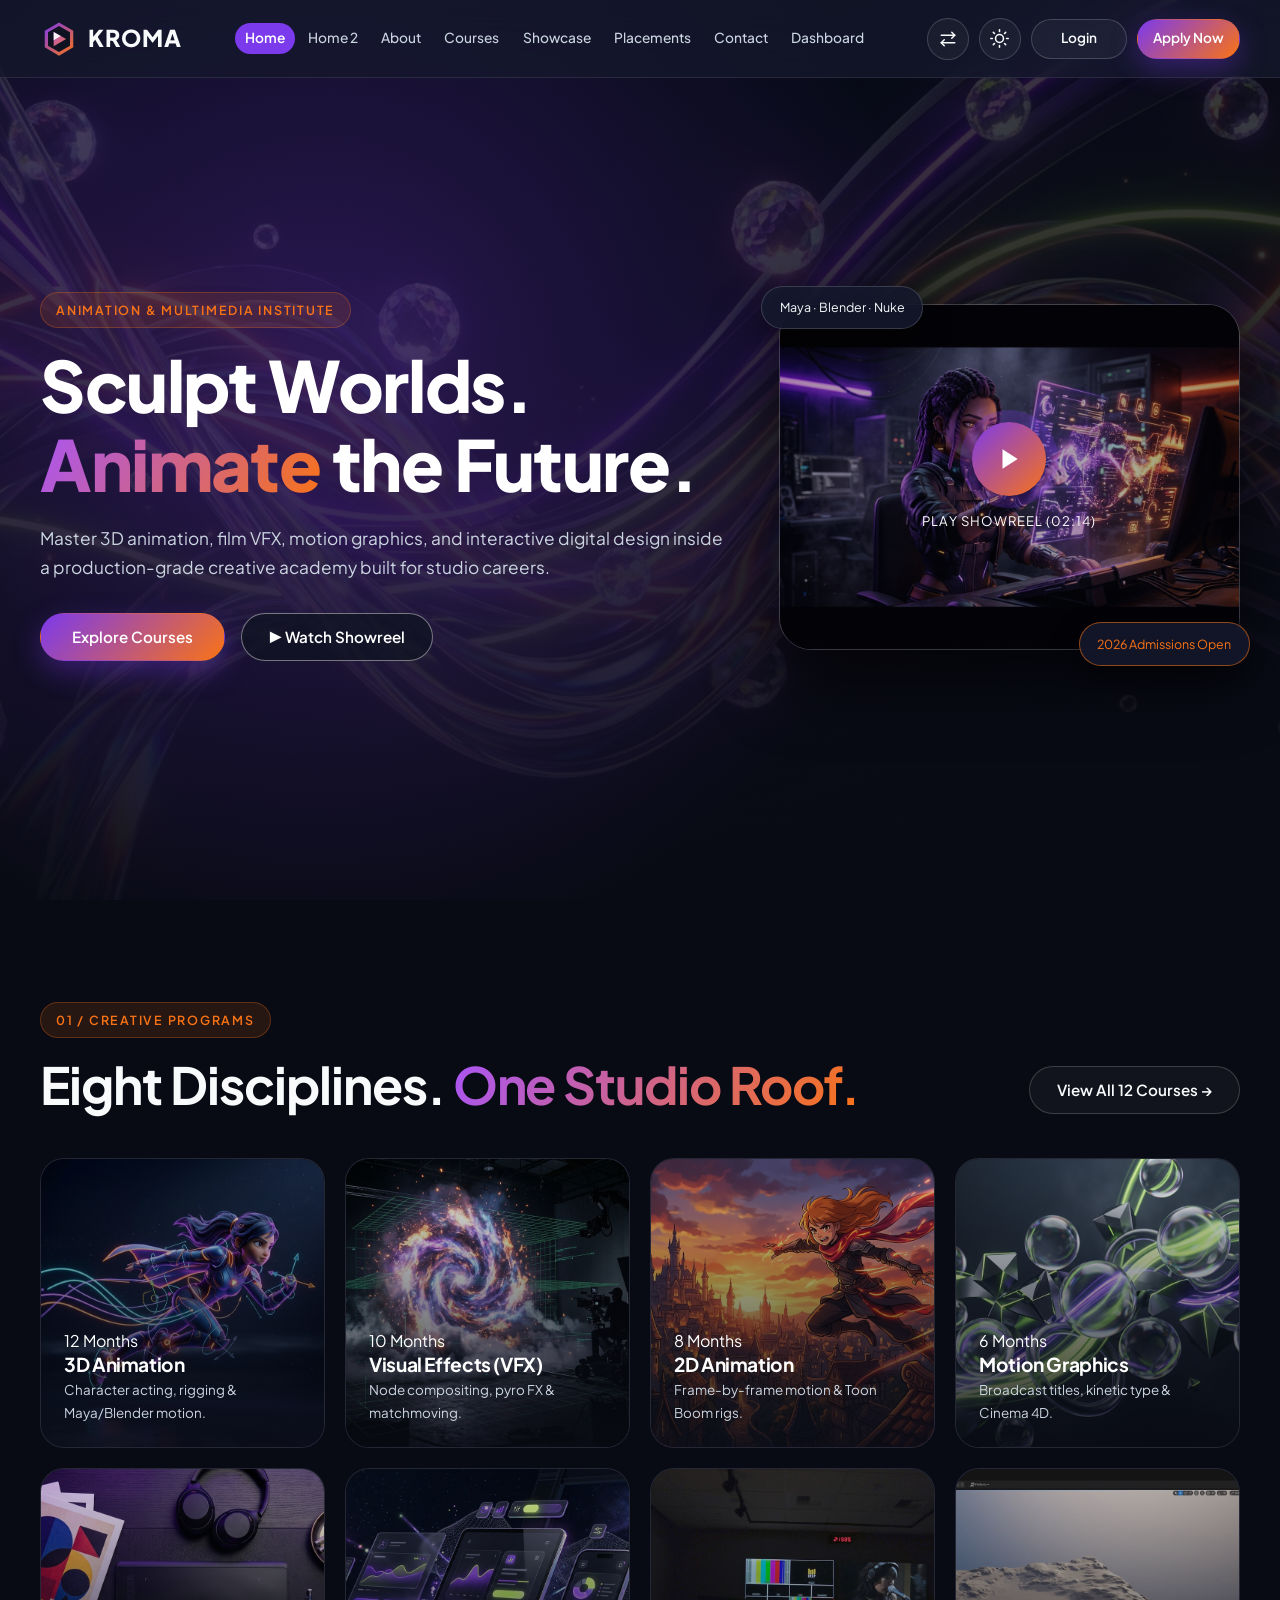
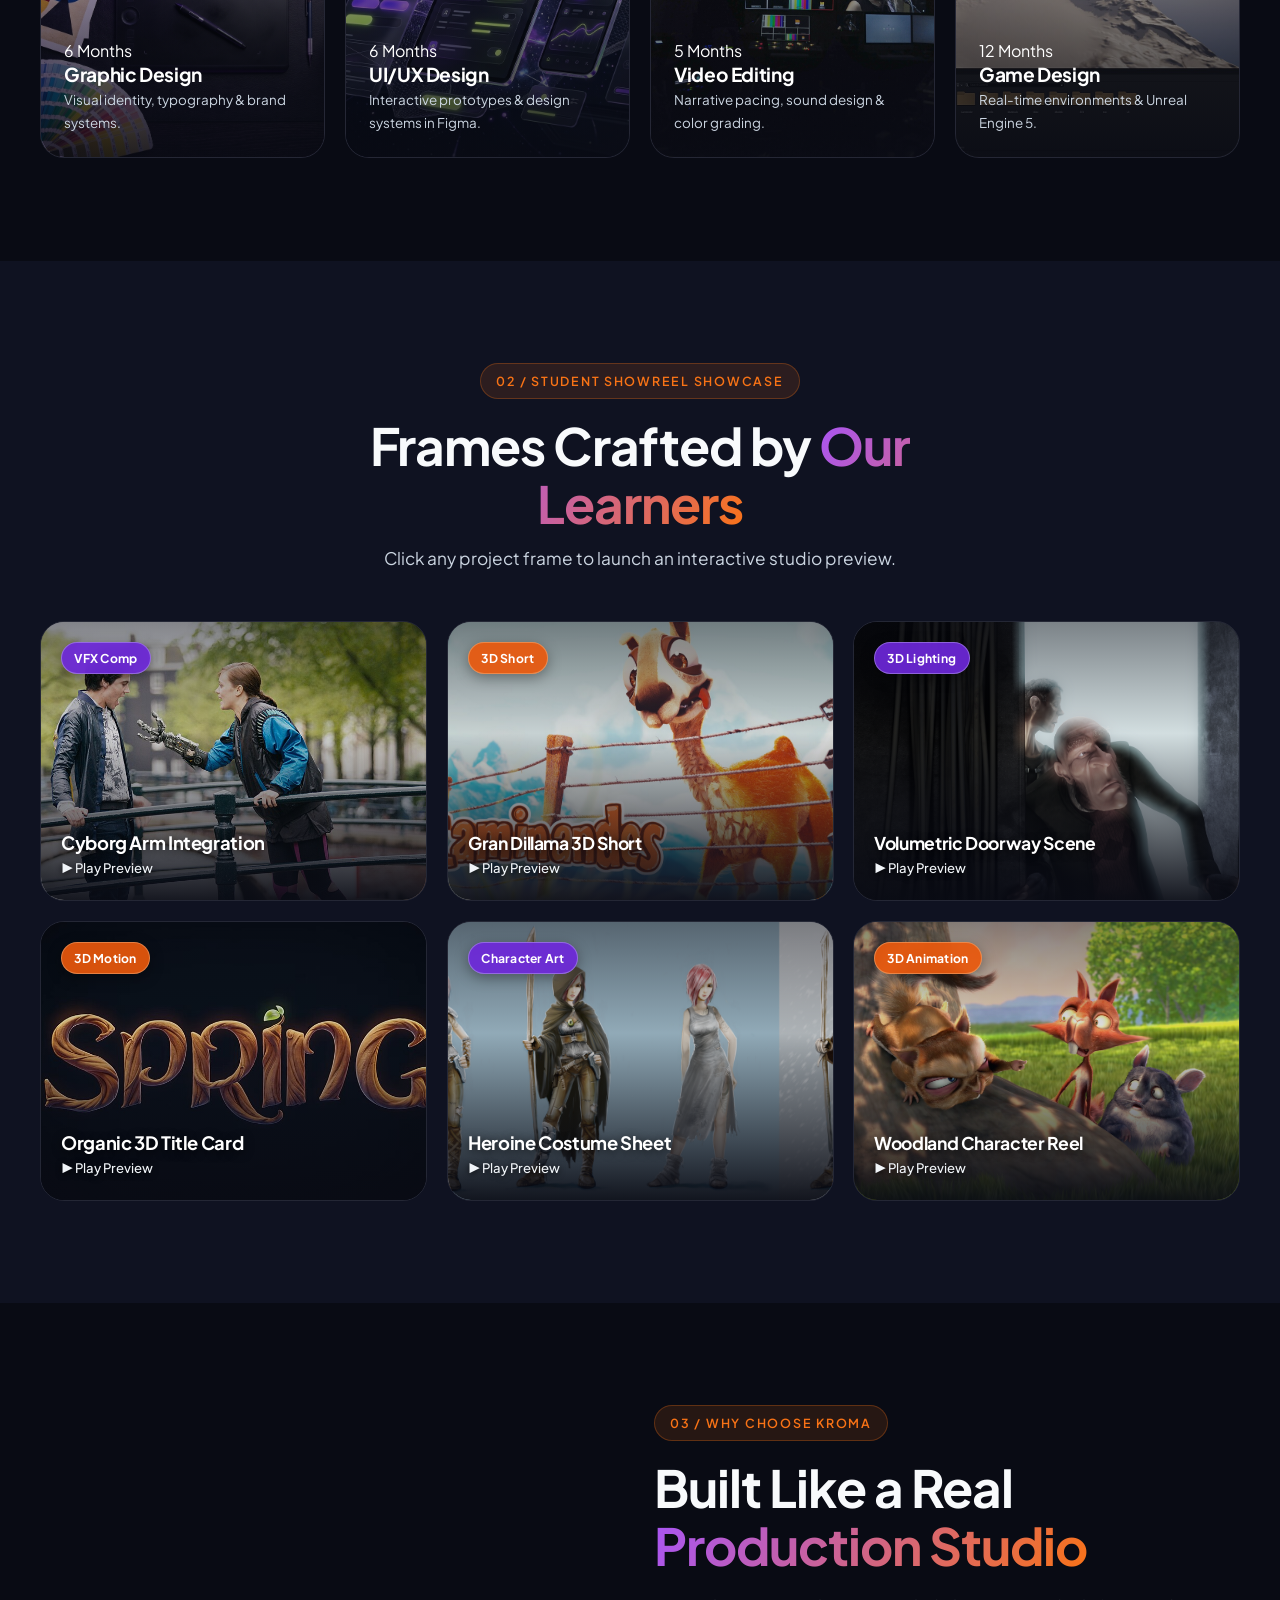
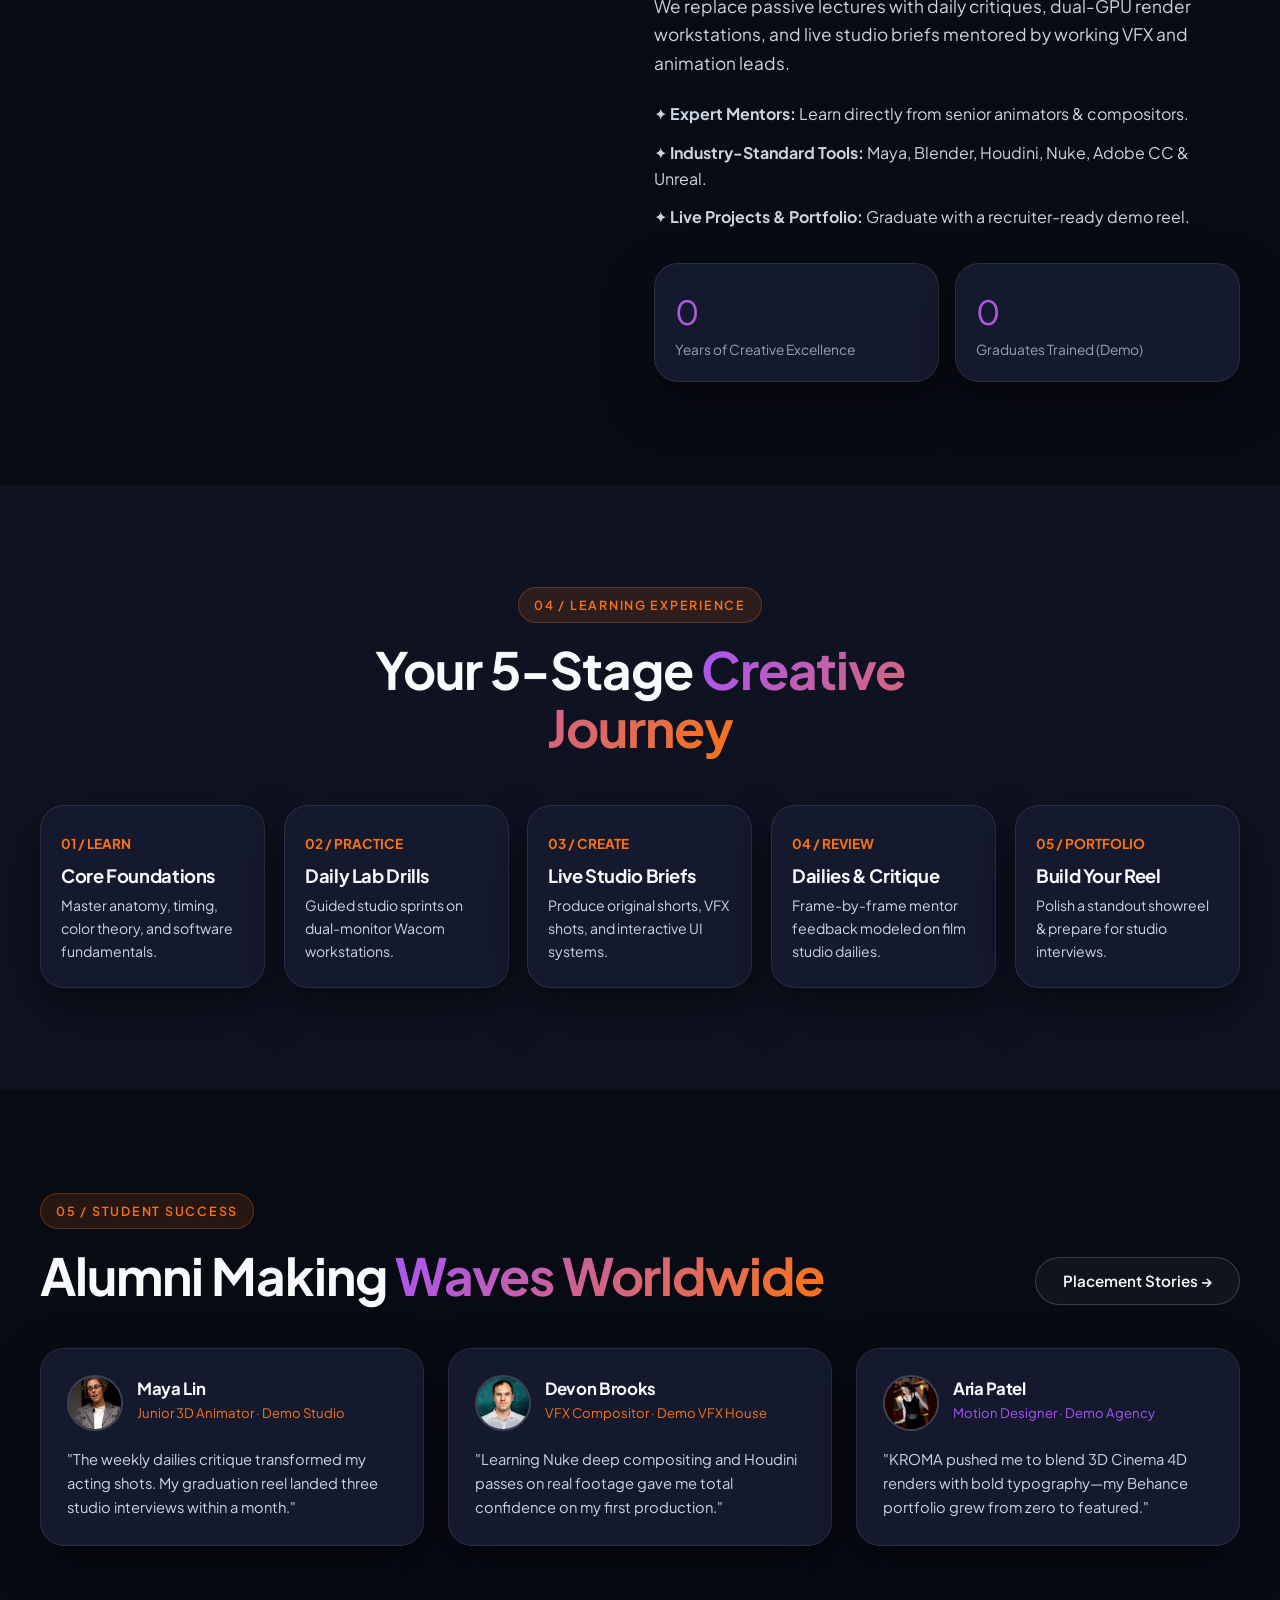
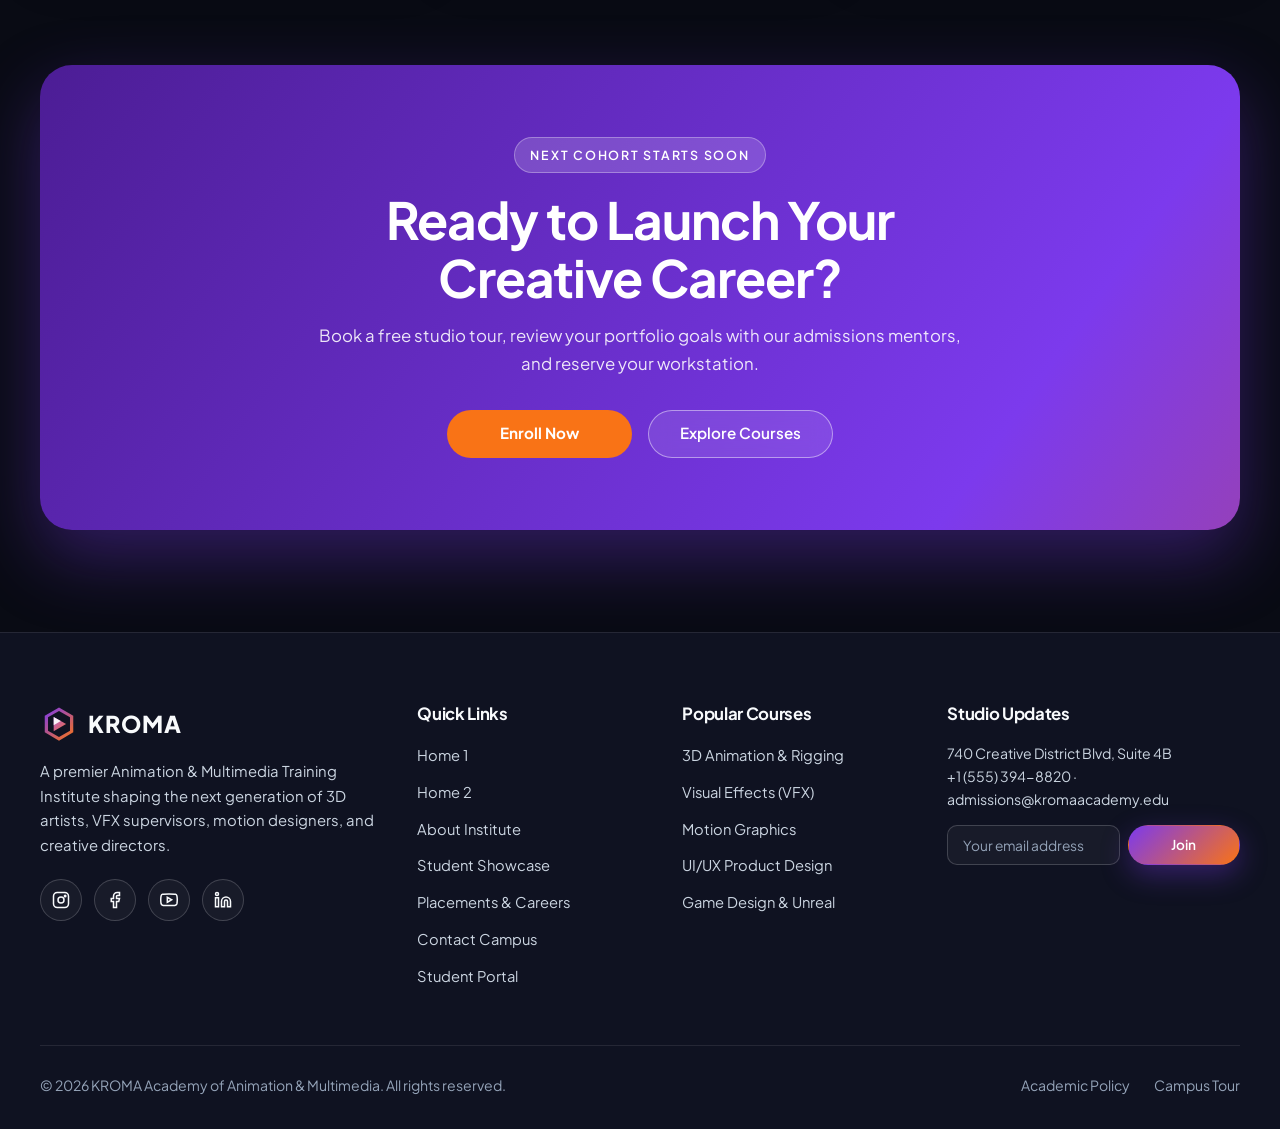
==== commit 6c1d49f9: "corrections" ====
--- a/index.html
+++ b/index.html
@@ -56,6 +56,16 @@
       box-shadow: 0 12px 30px rgba(0, 0, 0, 0.45);
       z-index: 3;
     }
+    .floating-chip-top {
+      top: -18px;
+      left: -18px;
+    }
+    .floating-chip-bottom {
+      bottom: -16px;
+      right: -10px;
+      border-color: rgba(249, 115, 22, 0.55);
+      color: #F97316;
+    }
     .showreel-card {
       position: relative;
       border-radius: var(--radius-xl);
@@ -144,12 +154,42 @@
     .reel-overlay {
       position: absolute;
       inset: 0;
-      background: linear-gradient(180deg, transparent 35%, rgba(9, 11, 20, 0.9) 100%);
+      background: linear-gradient(180deg, rgba(9, 11, 20, 0.5) 0%, rgba(9, 11, 20, 0.12) 40%, rgba(9, 11, 20, 0.94) 100%);
       display: flex;
       flex-direction: column;
       justify-content: space-between;
       padding: 1.25rem;
       color: #FFFFFF;
+    }
+    .reel-overlay .badge {
+      display: inline-flex;
+      align-items: center;
+      padding: 0.32rem 0.78rem;
+      border-radius: var(--radius-full);
+      font-size: 0.76rem;
+      font-weight: 700;
+      letter-spacing: 0.02em;
+      color: #FFFFFF;
+      backdrop-filter: blur(8px);
+      -webkit-backdrop-filter: blur(8px);
+      box-shadow: 0 4px 14px rgba(0, 0, 0, 0.35);
+    }
+    .reel-overlay .badge-purple {
+      background: rgba(109, 40, 217, 0.92);
+      border: 1px solid rgba(221, 214, 254, 0.35);
+    }
+    .reel-overlay .badge-orange {
+      background: rgba(234, 88, 12, 0.92);
+      border: 1px solid rgba(254, 215, 170, 0.35);
+    }
+    .reel-overlay h3 {
+      color: #FFFFFF;
+      text-shadow: 0 2px 10px rgba(0, 0, 0, 0.75);
+    }
+    .reel-overlay div span {
+      color: #F1F5F9 !important;
+      font-weight: 500;
+      text-shadow: 0 1px 6px rgba(0, 0, 0, 0.8);
     }
 
     /* Section 4: Split Editorial */
@@ -209,7 +249,10 @@
     @media (max-width: 640px) {
       .programs-bento, .timeline-track, .masonry-grid, .stories-grid, .stat-pill-grid { grid-template-columns: 1fr; }
       .prog-card, .reel-tile { height: 250px; }
-      .floating-chip { display: none; }
+      .floating-chip { padding: 0.45rem 0.85rem; font-size: 0.72rem; }
+      .floating-chip-top { top: -14px; left: 8px; }
+      .floating-chip-bottom { bottom: -14px; right: 8px; }
+      .h1-hero .btn { min-width: 185px; }
     }
   </style>
 </head>
@@ -240,8 +283,8 @@
         </div>
 
         <div style="position:relative;" data-reveal="scale" data-delay="150">
-          <div class="floating-chip float-slow" style="top:-18px;left:-18px;">Maya · Blender · Nuke</div>
-          <div class="floating-chip float-delayed" style="bottom:-16px;right:-10px;border-color:rgba(249,115,22,0.55);color:#F97316;">2026 Admissions Open</div>
+          <div class="floating-chip floating-chip-top float-slow">Maya · Blender · Nuke</div>
+          <div class="floating-chip floating-chip-bottom float-delayed">2026 Admissions Open</div>
           <div class="showreel-card" data-showreel-trigger data-title="2026 Academy Showreel Preview" data-img="assets/images/showreel-hero.jpg" data-desc="Watch how KROMA students take concepts from storyboard to final Octane &amp; Unreal Engine renders.">
             <img src="assets/images/showreel-hero.jpg" alt="Showreel video preview">
             <div style="position:absolute;inset:0;display:flex;flex-direction:column;align-items:center;justify-content:center;background:rgba(9,11,20,0.35);">
@@ -503,7 +546,7 @@
         <div class="stories-grid">
           <article class="glass-card" style="padding:1.6rem;" data-reveal="scale" data-delay="0">
             <div style="display:flex;align-items:center;gap:0.9rem;margin-bottom:1rem;">
-              <img src="assets/images/gallery/img_109.jpg" alt="Maya Lin" style="width:56px;height:56px;border-radius:50%;object-fit:cover;">
+              <img src="assets/images/gallery/img_106.jpg" alt="Maya Lin" style="width:56px;height:56px;border-radius:50%;object-fit:cover;object-position:center 18%;flex-shrink:0;border:2px solid var(--border-strong);">
               <div>
                 <h3 style="font-size:1.05rem;">Maya Lin</h3>
                 <span style="font-size:0.82rem;color:var(--brand-orange);">Junior 3D Animator · Demo Studio</span>
@@ -514,7 +557,7 @@
 
           <article class="glass-card" style="padding:1.6rem;" data-reveal="scale" data-delay="100">
             <div style="display:flex;align-items:center;gap:0.9rem;margin-bottom:1rem;">
-              <img src="assets/images/gallery/img_110.jpg" alt="Devon Brooks" style="width:56px;height:56px;border-radius:50%;object-fit:cover;">
+              <img src="assets/images/placements-tariq.jpg" alt="Devon Brooks" style="width:56px;height:56px;border-radius:50%;object-fit:cover;object-position:center 20%;flex-shrink:0;border:2px solid var(--border-strong);">
               <div>
                 <h3 style="font-size:1.05rem;">Devon Brooks</h3>
                 <span style="font-size:0.82rem;color:var(--brand-lime);">VFX Compositor · Demo VFX House</span>
@@ -525,7 +568,7 @@
 
           <article class="glass-card" style="padding:1.6rem;" data-reveal="scale" data-delay="200">
             <div style="display:flex;align-items:center;gap:0.9rem;margin-bottom:1rem;">
-              <img src="assets/images/gallery/img_111.jpg" alt="Aria Patel" style="width:56px;height:56px;border-radius:50%;object-fit:cover;">
+              <img src="assets/images/gallery/img_116.jpg" alt="Aria Patel" style="width:56px;height:56px;border-radius:50%;object-fit:cover;object-position:center 18%;flex-shrink:0;border:2px solid var(--border-strong);">
               <div>
                 <h3 style="font-size:1.05rem;">Aria Patel</h3>
                 <span style="font-size:0.82rem;color:var(--brand-purple-light);">Motion Designer · Demo Agency</span>
--- a/css/styles.css
+++ b/css/styles.css
@@ -802,4 +802,26 @@
     padding: 0.5rem 0.95rem;
     font-size: 0.84rem;
   }
-}
+  .modal-header {
+    padding: 0.9rem 1rem !important;
+  }
+  .modal-body {
+    padding: 1rem !important;
+  }
+  .modal-preview-frame {
+    aspect-ratio: auto !important;
+    min-height: 220px !important;
+  }
+  .modal-preview-overlay {
+    padding: 1.15rem 1rem !important;
+  }
+  .modal-preview-badge {
+    font-size: 0.72rem !important;
+    padding: 0.38rem 0.75rem !important;
+    margin-bottom: 0.6rem !important;
+  }
+  #showreelDesc {
+    font-size: 0.85rem !important;
+    line-height: 1.5 !important;
+  }
+}
